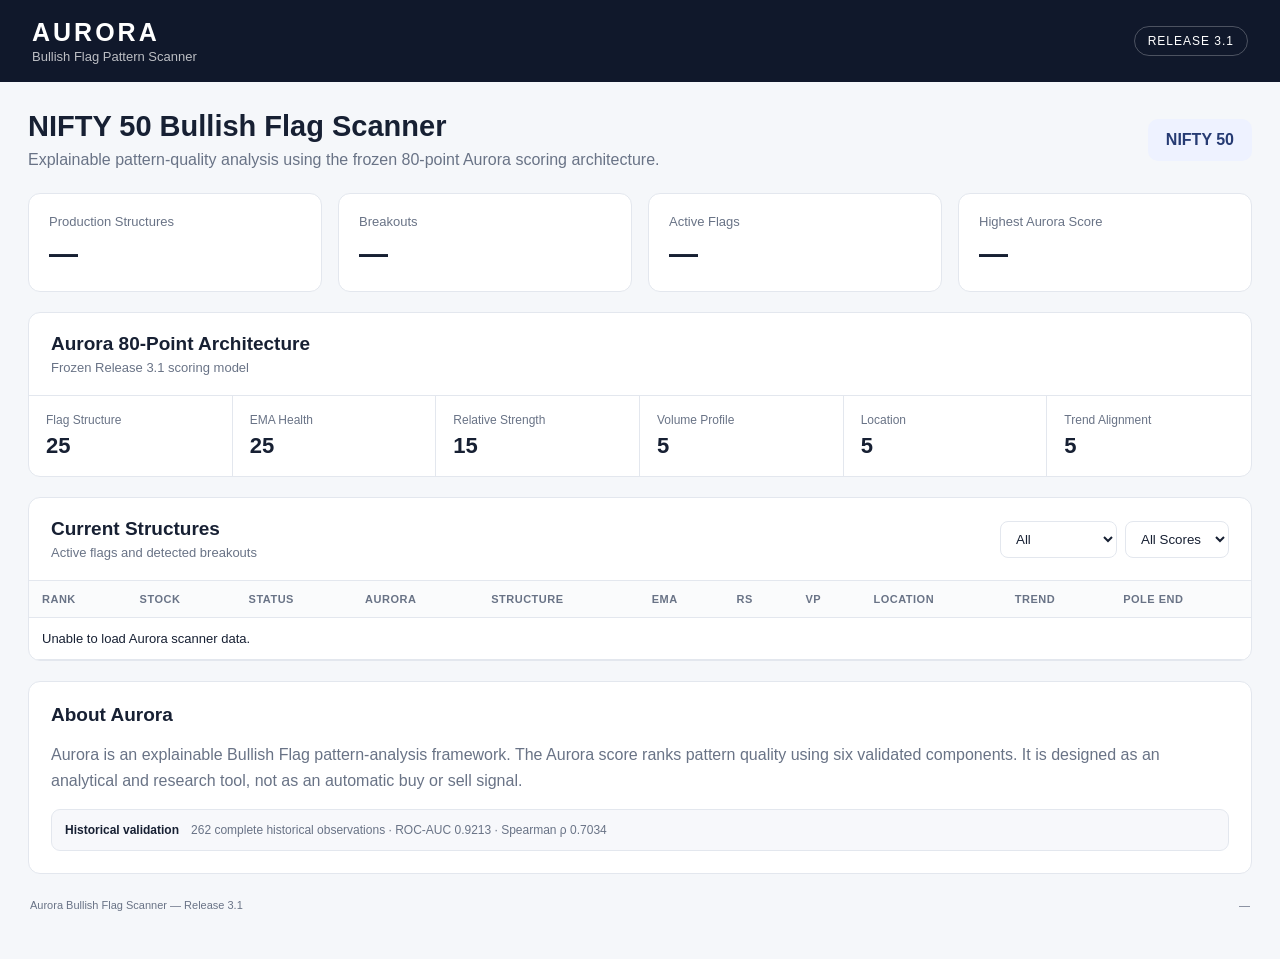
==== index.html @ 2843c0b0 "Add files via upload" ====
<!DOCTYPE html>
<html lang="en">
<head>
    <meta charset="UTF-8">
    <meta name="viewport" content="width=device-width, initial-scale=1.0">

    <title>Aurora Bullish Flag Scanner — Release 3.1</title>

    <link rel="stylesheet" href="style.css">
</head>

<body>

<header class="topbar">

    <div>
        <div class="brand">AURORA</div>
        <div class="subtitle">
            Bullish Flag Pattern Scanner
        </div>
    </div>

    <div class="release">
        RELEASE 3.1
    </div>

</header>


<main class="container">

    <section class="hero">

        <div>
            <h1>NIFTY 50 Bullish Flag Scanner</h1>

            <p>
                Explainable pattern-quality analysis using the
                frozen 80-point Aurora scoring architecture.
            </p>
        </div>

        <div class="universe-badge">
            NIFTY 50
        </div>

    </section>


    <!-- SUMMARY CARDS -->

    <section class="summary-grid">

        <div class="summary-card">
            <span class="label">Production Structures</span>
            <strong id="totalStructures">—</strong>
        </div>

        <div class="summary-card">
            <span class="label">Breakouts</span>
            <strong id="breakouts">—</strong>
        </div>

        <div class="summary-card">
            <span class="label">Active Flags</span>
            <strong id="activeFlags">—</strong>
        </div>

        <div class="summary-card">
            <span class="label">Highest Aurora Score</span>
            <strong id="highestScore">—</strong>
        </div>

    </section>


    <!-- SCORE ARCHITECTURE -->

    <section class="panel">

        <div class="panel-header">
            <div>
                <h2>Aurora 80-Point Architecture</h2>
                <p>Frozen Release 3.1 scoring model</p>
            </div>
        </div>

        <div class="score-grid">

            <div>
                <span>Flag Structure</span>
                <strong>25</strong>
            </div>

            <div>
                <span>EMA Health</span>
                <strong>25</strong>
            </div>

            <div>
                <span>Relative Strength</span>
                <strong>15</strong>
            </div>

            <div>
                <span>Volume Profile</span>
                <strong>5</strong>
            </div>

            <div>
                <span>Location</span>
                <strong>5</strong>
            </div>

            <div>
                <span>Trend Alignment</span>
                <strong>5</strong>
            </div>

        </div>

    </section>


    <!-- CURRENT STRUCTURES -->

    <section class="panel">

        <div class="panel-header">

            <div>
                <h2>Current Structures</h2>
                <p>
                    Active flags and detected breakouts
                </p>
            </div>

            <div class="controls">

                <select id="statusFilter">
                    <option value="ALL">All</option>
                    <option value="BREAKOUT">Breakouts</option>
                    <option value="ACTIVE FLAG">Active Flags</option>
                </select>

                <select id="scoreFilter">
                    <option value="0">All Scores</option>
                    <option value="60">60+ / 80</option>
                    <option value="45">45+ / 80</option>
                    <option value="30">30+ / 80</option>
                    <option value="15">15+ / 80</option>
                </select>

            </div>

        </div>


        <div class="table-wrapper">

            <table>

                <thead>

                    <tr>
                        <th>Rank</th>
                        <th>Stock</th>
                        <th>Status</th>
                        <th>Aurora</th>
                        <th>Structure</th>
                        <th>EMA</th>
                        <th>RS</th>
                        <th>VP</th>
                        <th>Location</th>
                        <th>Trend</th>
                        <th>Pole End</th>
                    </tr>

                </thead>

                <tbody id="resultsBody"></tbody>

            </table>

        </div>

        <div id="emptyState" class="empty-state">
            No structures match the selected filters.
        </div>

    </section>


    <!-- INFORMATION -->

    <section class="panel information">

        <h2>About Aurora</h2>

        <p>
            Aurora is an explainable Bullish Flag pattern-analysis
            framework. The Aurora score ranks pattern quality using
            six validated components. It is designed as an analytical
            and research tool, not as an automatic buy or sell signal.
        </p>

        <div class="validation-note">

            <strong>Historical validation</strong>

            <span>
                262 complete historical observations ·
                ROC-AUC 0.9213 ·
                Spearman ρ 0.7034
            </span>

        </div>

    </section>


    <footer>

        <span>
            Aurora Bullish Flag Scanner — Release 3.1
        </span>

        <span id="generatedAt">
            —
        </span>

    </footer>

</main>


<script src="app.js"></script>

</body>
</html>
---- style.css ----
* {
    box-sizing: border-box;
}

:root {
    --bg: #f5f7fa;
    --panel: #ffffff;
    --text: #172033;
    --muted: #697386;
    --border: #e3e7ee;
    --accent: #263b73;
    --accent-soft: #eef2ff;
    --success: #16794c;
    --success-soft: #e8f7ef;
    --warning: #9a6700;
    --warning-soft: #fff6db;
    --danger: #a33a3a;
    --danger-soft: #fdecec;
}

body {
    margin: 0;
    background: var(--bg);
    color: var(--text);
    font-family:
        Inter,
        -apple-system,
        BlinkMacSystemFont,
        "Segoe UI",
        Arial,
        sans-serif;
}

.topbar {
    background: #10182b;
    color: white;
    padding: 18px 32px;
    display: flex;
    justify-content: space-between;
    align-items: center;
}

.brand {
    font-size: 25px;
    font-weight: 800;
    letter-spacing: 3px;
}

.subtitle {
    font-size: 13px;
    opacity: 0.72;
    margin-top: 2px;
}

.release {
    border: 1px solid rgba(255,255,255,0.25);
    border-radius: 999px;
    padding: 7px 13px;
    font-size: 12px;
    letter-spacing: 1px;
}

.container {
    max-width: 1500px;
    margin: auto;
    padding: 28px;
}

.hero {
    display: flex;
    justify-content: space-between;
    align-items: center;
    margin-bottom: 24px;
}

.hero h1 {
    margin: 0 0 8px;
    font-size: 29px;
}

.hero p {
    margin: 0;
    color: var(--muted);
    max-width: 720px;
}

.universe-badge {
    background: var(--accent-soft);
    color: var(--accent);
    font-weight: 700;
    padding: 12px 18px;
    border-radius: 10px;
}

.summary-grid {
    display: grid;
    grid-template-columns:
        repeat(4, minmax(0, 1fr));
    gap: 16px;
    margin-bottom: 20px;
}

.summary-card,
.panel {
    background: var(--panel);
    border: 1px solid var(--border);
    border-radius: 12px;
}

.summary-card {
    padding: 20px;
}

.summary-card .label {
    display: block;
    color: var(--muted);
    font-size: 13px;
    margin-bottom: 9px;
}

.summary-card strong {
    font-size: 29px;
}

.panel {
    margin-bottom: 20px;
    overflow: hidden;
}

.panel-header {
    padding: 20px 22px;
    border-bottom: 1px solid var(--border);
    display: flex;
    justify-content: space-between;
    align-items: center;
    gap: 15px;
}

.panel-header h2,
.information h2 {
    margin: 0;
    font-size: 19px;
}

.panel-header p {
    margin: 5px 0 0;
    color: var(--muted);
    font-size: 13px;
}

.score-grid {
    display: grid;
    grid-template-columns:
        repeat(6, minmax(0, 1fr));
}

.score-grid div {
    padding: 17px;
    border-right: 1px solid var(--border);
}

.score-grid div:last-child {
    border-right: none;
}

.score-grid span {
    display: block;
    color: var(--muted);
    font-size: 12px;
    margin-bottom: 6px;
}

.score-grid strong {
    font-size: 22px;
}

.controls {
    display: flex;
    gap: 8px;
}

select {
    border: 1px solid var(--border);
    background: white;
    padding: 9px 11px;
    border-radius: 8px;
    color: var(--text);
}

.table-wrapper {
    overflow-x: auto;
}

table {
    width: 100%;
    border-collapse: collapse;
    min-width: 1050px;
}

th {
    background: #fafbfc;
    color: var(--muted);
    font-size: 11px;
    text-transform: uppercase;
    letter-spacing: 0.5px;
    padding: 12px 13px;
    text-align: left;
    border-bottom: 1px solid var(--border);
}

td {
    padding: 13px;
    border-bottom: 1px solid var(--border);
    font-size: 13px;
    white-space: nowrap;
}

tbody tr:hover {
    background: #fafcff;
}

.stock {
    font-weight: 750;
}

.score {
    font-weight: 800;
    font-size: 15px;
}

.score-high {
    color: var(--success);
}

.score-mid {
    color: var(--warning);
}

.score-low {
    color: var(--danger);
}

.status {
    display: inline-block;
    padding: 5px 8px;
    border-radius: 6px;
    font-size: 10px;
    font-weight: 750;
}

.status-breakout {
    background: var(--success-soft);
    color: var(--success);
}

.status-active {
    background: var(--accent-soft);
    color: var(--accent);
}

.empty-state {
    display: none;
    padding: 30px;
    text-align: center;
    color: var(--muted);
}

.information {
    padding: 22px;
}

.information p {
    color: var(--muted);
    line-height: 1.6;
}

.validation-note {
    display: flex;
    flex-wrap: wrap;
    gap: 12px;
    background: #f7f8fb;
    border: 1px solid var(--border);
    border-radius: 9px;
    padding: 13px;
    font-size: 12px;
}

.validation-note span {
    color: var(--muted);
}

footer {
    display: flex;
    justify-content: space-between;
    color: var(--muted);
    font-size: 11px;
    padding: 5px 2px 20px;
}

@media (max-width: 900px) {

    .summary-grid {
        grid-template-columns:
            repeat(2, minmax(0, 1fr));
    }

    .score-grid {
        grid-template-columns:
            repeat(3, minmax(0, 1fr));
    }

    .score-grid div:nth-child(3) {
        border-right: none;
    }

    .hero {
        align-items: flex-start;
        gap: 15px;
        flex-direction: column;
    }

    .panel-header {
        align-items: flex-start;
        flex-direction: column;
    }

    .controls {
        width: 100%;
    }

    select {
        flex: 1;
    }

    .topbar {
        padding: 16px 20px;
    }

    .container {
        padding: 20px;
    }
}

@media (max-width: 550px) {

    .summary-grid {
        grid-template-columns: 1fr;
    }

    .score-grid {
        grid-template-columns:
            repeat(2, minmax(0, 1fr));
    }

    .release {
        display: none;
    }
}
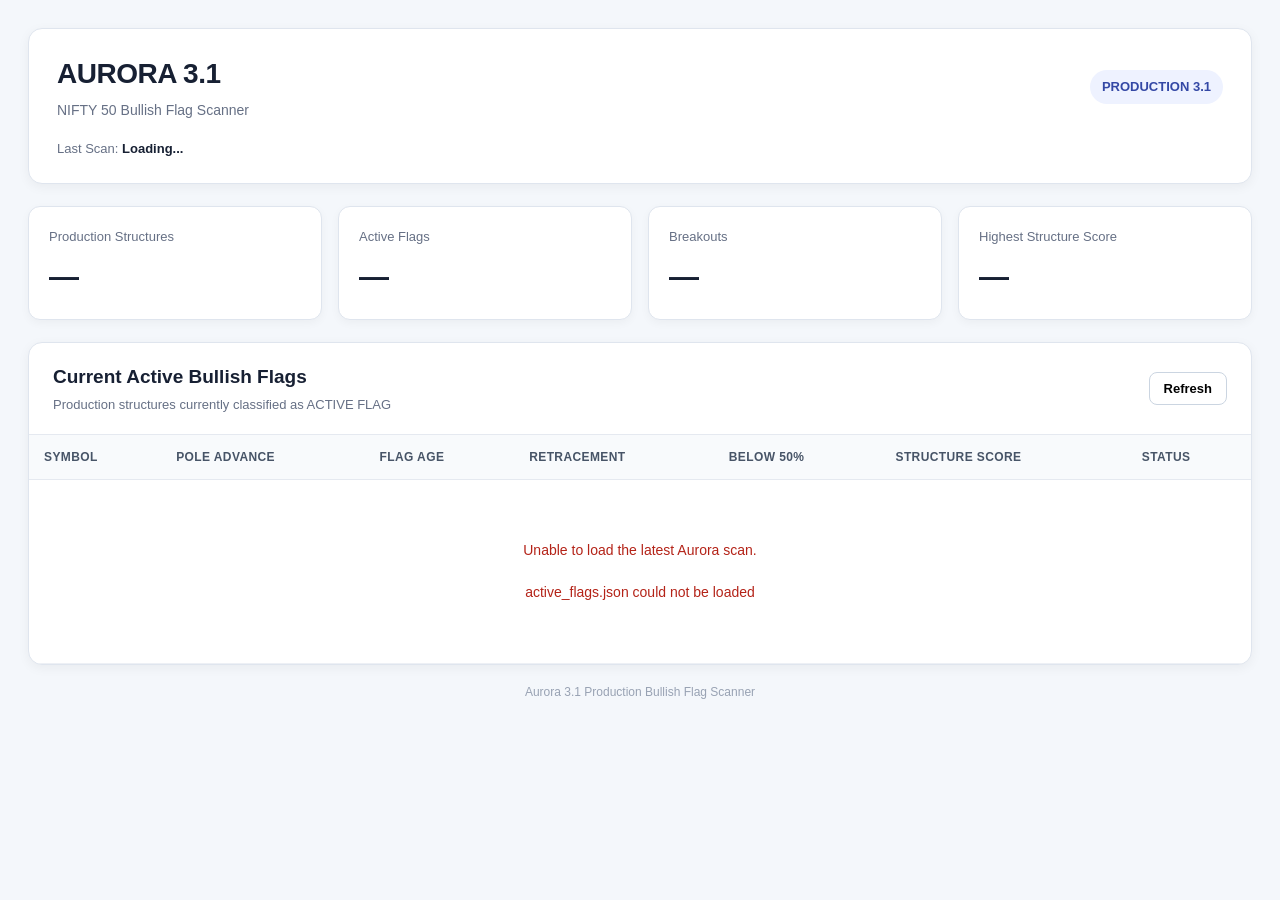
==== commit 013f9bf5: "Add initial HTML structure for Bullish Flag Scanner" ====
--- a/index.html
+++ b/index.html
@@ -1,240 +1,716 @@
 <!DOCTYPE html>
 <html lang="en">
 <head>
-    <meta charset="UTF-8">
-    <meta name="viewport" content="width=device-width, initial-scale=1.0">
-
-    <title>Aurora Bullish Flag Scanner — Release 3.1</title>
-
-    <link rel="stylesheet" href="style.css">
+  <meta charset="UTF-8">
+  <meta name="viewport" content="width=device-width, initial-scale=1.0">
+
+  <title>Aurora 3.1 | Bullish Flag Scanner</title>
+
+  <style>
+    * {
+      box-sizing: border-box;
+      margin: 0;
+      padding: 0;
+    }
+
+    body {
+      font-family: Arial, Helvetica, sans-serif;
+      background: #f4f7fb;
+      color: #172033;
+      line-height: 1.5;
+    }
+
+    .container {
+      max-width: 1400px;
+      margin: 0 auto;
+      padding: 28px;
+    }
+
+    /* HEADER */
+
+    .header {
+      background: #ffffff;
+      border: 1px solid #dfe5ee;
+      border-radius: 14px;
+      padding: 24px 28px;
+      margin-bottom: 22px;
+      box-shadow: 0 3px 12px rgba(0,0,0,0.05);
+    }
+
+    .header-top {
+      display: flex;
+      justify-content: space-between;
+      align-items: center;
+      gap: 20px;
+      flex-wrap: wrap;
+    }
+
+    .title {
+      font-size: 28px;
+      font-weight: 700;
+      letter-spacing: -0.5px;
+    }
+
+    .subtitle {
+      margin-top: 5px;
+      color: #667085;
+      font-size: 14px;
+    }
+
+    .release {
+      display: inline-block;
+      padding: 7px 12px;
+      border-radius: 20px;
+      background: #eef2ff;
+      color: #3448a5;
+      font-size: 13px;
+      font-weight: 700;
+    }
+
+    .scan-time {
+      margin-top: 18px;
+      font-size: 13px;
+      color: #667085;
+    }
+
+    .scan-time strong {
+      color: #172033;
+    }
+
+    /* CARDS */
+
+    .cards {
+      display: grid;
+      grid-template-columns: repeat(4, 1fr);
+      gap: 16px;
+      margin-bottom: 22px;
+    }
+
+    .card {
+      background: #ffffff;
+      border: 1px solid #dfe5ee;
+      border-radius: 12px;
+      padding: 20px;
+      box-shadow: 0 3px 10px rgba(0,0,0,0.04);
+    }
+
+    .card-label {
+      color: #667085;
+      font-size: 13px;
+      margin-bottom: 8px;
+    }
+
+    .card-value {
+      font-size: 30px;
+      font-weight: 700;
+    }
+
+    /* MAIN PANEL */
+
+    .panel {
+      background: #ffffff;
+      border: 1px solid #dfe5ee;
+      border-radius: 14px;
+      box-shadow: 0 3px 12px rgba(0,0,0,0.05);
+      overflow: hidden;
+    }
+
+    .panel-header {
+      padding: 20px 24px;
+      border-bottom: 1px solid #e5e9f0;
+      display: flex;
+      justify-content: space-between;
+      align-items: center;
+      gap: 15px;
+      flex-wrap: wrap;
+    }
+
+    .panel-title {
+      font-size: 19px;
+      font-weight: 700;
+    }
+
+    .panel-subtitle {
+      color: #667085;
+      font-size: 13px;
+      margin-top: 3px;
+    }
+
+    .refresh-btn {
+      border: 1px solid #cbd5e1;
+      background: #ffffff;
+      padding: 8px 14px;
+      border-radius: 8px;
+      cursor: pointer;
+      font-size: 13px;
+      font-weight: 600;
+    }
+
+    .refresh-btn:hover {
+      background: #f4f7fb;
+    }
+
+    /* TABLE */
+
+    .table-wrap {
+      width: 100%;
+      overflow-x: auto;
+    }
+
+    table {
+      width: 100%;
+      border-collapse: collapse;
+      min-width: 850px;
+    }
+
+    th {
+      background: #f8fafc;
+      color: #475467;
+      font-size: 12px;
+      text-transform: uppercase;
+      letter-spacing: 0.4px;
+      padding: 13px 15px;
+      text-align: left;
+      border-bottom: 1px solid #e5e9f0;
+      white-space: nowrap;
+    }
+
+    td {
+      padding: 15px;
+      border-bottom: 1px solid #edf0f5;
+      font-size: 14px;
+      white-space: nowrap;
+    }
+
+    tbody tr:hover {
+      background: #fafcff;
+    }
+
+    .symbol {
+      font-weight: 700;
+      font-size: 15px;
+    }
+
+    .score {
+      font-weight: 700;
+      font-size: 16px;
+    }
+
+    .status {
+      display: inline-block;
+      padding: 5px 10px;
+      border-radius: 15px;
+      font-size: 11px;
+      font-weight: 700;
+      letter-spacing: 0.3px;
+    }
+
+    .strong {
+      background: #e7f6ec;
+      color: #18733c;
+    }
+
+    .good {
+      background: #eef4ff;
+      color: #315bb5;
+    }
+
+    .watch {
+      background: #fff5df;
+      color: #9a6500;
+    }
+
+    /* EMPTY / ERROR */
+
+    .message {
+      padding: 45px 20px;
+      text-align: center;
+      color: #667085;
+    }
+
+    .error {
+      color: #b42318;
+    }
+
+    /* FOOTER */
+
+    .footer {
+      margin-top: 18px;
+      text-align: center;
+      color: #98a2b3;
+      font-size: 12px;
+    }
+
+    /* RESPONSIVE */
+
+    @media (max-width: 1000px) {
+      .cards {
+        grid-template-columns: repeat(2, 1fr);
+      }
+    }
+
+    @media (max-width: 600px) {
+      .container {
+        padding: 14px;
+      }
+
+      .cards {
+        grid-template-columns: 1fr;
+      }
+
+      .title {
+        font-size: 23px;
+      }
+    }
+  </style>
 </head>
 
 <body>
 
-<header class="topbar">
-
-    <div>
-        <div class="brand">AURORA</div>
+<div class="container">
+
+  <!-- HEADER -->
+
+  <div class="header">
+
+    <div class="header-top">
+
+      <div>
+        <div class="title">
+          AURORA 3.1
+        </div>
+
         <div class="subtitle">
-            Bullish Flag Pattern Scanner
+          NIFTY 50 Bullish Flag Scanner
         </div>
+      </div>
+
+      <div class="release">
+        PRODUCTION 3.1
+      </div>
+
     </div>
 
-    <div class="release">
-        RELEASE 3.1
+    <div class="scan-time">
+      Last Scan:
+      <strong id="lastScan">Loading...</strong>
     </div>
 
-</header>
-
-
-<main class="container">
-
-    <section class="hero">
-
-        <div>
-            <h1>NIFTY 50 Bullish Flag Scanner</h1>
-
-            <p>
-                Explainable pattern-quality analysis using the
-                frozen 80-point Aurora scoring architecture.
-            </p>
+  </div>
+
+
+  <!-- SUMMARY CARDS -->
+
+  <div class="cards">
+
+    <div class="card">
+      <div class="card-label">
+        Production Structures
+      </div>
+
+      <div class="card-value" id="structures">
+        —
+      </div>
+    </div>
+
+
+    <div class="card">
+      <div class="card-label">
+        Active Flags
+      </div>
+
+      <div class="card-value" id="activeFlags">
+        —
+      </div>
+    </div>
+
+
+    <div class="card">
+      <div class="card-label">
+        Breakouts
+      </div>
+
+      <div class="card-value" id="breakouts">
+        —
+      </div>
+    </div>
+
+
+    <div class="card">
+      <div class="card-label">
+        Highest Structure Score
+      </div>
+
+      <div class="card-value" id="highestScore">
+        —
+      </div>
+    </div>
+
+  </div>
+
+
+  <!-- ACTIVE FLAGS -->
+
+  <div class="panel">
+
+    <div class="panel-header">
+
+      <div>
+        <div class="panel-title">
+          Current Active Bullish Flags
         </div>
 
-        <div class="universe-badge">
-            NIFTY 50
+        <div class="panel-subtitle">
+          Production structures currently classified as ACTIVE FLAG
         </div>
-
-    </section>
-
-
-    <!-- SUMMARY CARDS -->
-
-    <section class="summary-grid">
-
-        <div class="summary-card">
-            <span class="label">Production Structures</span>
-            <strong id="totalStructures">—</strong>
+      </div>
+
+      <button
+        class="refresh-btn"
+        onclick="loadDashboard()">
+        Refresh
+      </button>
+
+    </div>
+
+
+    <div class="table-wrap">
+
+      <table>
+
+        <thead>
+
+          <tr>
+            <th>Symbol</th>
+            <th>Pole Advance</th>
+            <th>Flag Age</th>
+            <th>Retracement</th>
+            <th>Below 50%</th>
+            <th>Structure Score</th>
+            <th>Status</th>
+          </tr>
+
+        </thead>
+
+        <tbody id="flagTable">
+
+          <tr>
+            <td colspan="7">
+              <div class="message">
+                Loading Aurora scan...
+              </div>
+            </td>
+          </tr>
+
+        </tbody>
+
+      </table>
+
+    </div>
+
+  </div>
+
+
+  <div class="footer">
+    Aurora 3.1 Production Bullish Flag Scanner
+  </div>
+
+</div>
+
+
+<script>
+
+async function loadDashboard() {
+
+  const table = document.getElementById("flagTable");
+
+  table.innerHTML = `
+    <tr>
+      <td colspan="7">
+        <div class="message">
+          Loading latest scan...
         </div>
-
-        <div class="summary-card">
-            <span class="label">Breakouts</span>
-            <strong id="breakouts">—</strong>
-        </div>
-
-        <div class="summary-card">
-            <span class="label">Active Flags</span>
-            <strong id="activeFlags">—</strong>
-        </div>
-
-        <div class="summary-card">
-            <span class="label">Highest Aurora Score</span>
-            <strong id="highestScore">—</strong>
-        </div>
-
-    </section>
-
-
-    <!-- SCORE ARCHITECTURE -->
-
-    <section class="panel">
-
-        <div class="panel-header">
-            <div>
-                <h2>Aurora 80-Point Architecture</h2>
-                <p>Frozen Release 3.1 scoring model</p>
+      </td>
+    </tr>
+  `;
+
+  try {
+
+    /*
+     * Load the latest active flag data
+     */
+
+    const flagsResponse =
+      await fetch("data/active_flags.json?t=" + Date.now());
+
+    if (!flagsResponse.ok) {
+      throw new Error("active_flags.json could not be loaded");
+    }
+
+    const flagsData =
+      await flagsResponse.json();
+
+
+    /*
+     * Load the latest scan summary
+     */
+
+    const summaryResponse =
+      await fetch("data/scan_summary.json?t=" + Date.now());
+
+    if (!summaryResponse.ok) {
+      throw new Error("scan_summary.json could not be loaded");
+    }
+
+    const summary =
+      await summaryResponse.json();
+
+
+    /*
+     * Update summary cards
+     */
+
+    document.getElementById("structures").textContent =
+      summary.production_structures ??
+      summary.total_production_structures ??
+      summary.structures ??
+      "—";
+
+    document.getElementById("activeFlags").textContent =
+      summary.active_flags ??
+      flagsData.count ??
+      (flagsData.active_flags || []).length;
+
+    document.getElementById("breakouts").textContent =
+      summary.breakouts ??
+      summary.current_breakouts ??
+      "—";
+
+    document.getElementById("highestScore").textContent =
+      summary.highest_structure_score ??
+      "—";
+
+
+    /*
+     * Last scan time
+     */
+
+    if (flagsData.generated_at) {
+
+      const date =
+        new Date(flagsData.generated_at);
+
+      document.getElementById("lastScan").textContent =
+        date.toLocaleString("en-IN", {
+          day: "2-digit",
+          month: "short",
+          year: "numeric",
+          hour: "2-digit",
+          minute: "2-digit",
+          second: "2-digit",
+          hour12: false
+        });
+
+    } else {
+
+      document.getElementById("lastScan").textContent =
+        "Not available";
+
+    }
+
+
+    /*
+     * Get active flags
+     */
+
+    let flags =
+      flagsData.active_flags || [];
+
+
+    /*
+     * Sort by Structure Score — highest first
+     */
+
+    flags.sort(function(a, b) {
+
+      return (
+        Number(b.Flag_Structure_Score || 0) -
+        Number(a.Flag_Structure_Score || 0)
+      );
+
+    });
+
+
+    /*
+     * Build table
+     */
+
+    if (flags.length === 0) {
+
+      table.innerHTML = `
+        <tr>
+          <td colspan="7">
+            <div class="message">
+              No active bullish flags detected.
             </div>
-        </div>
-
-        <div class="score-grid">
-
-            <div>
-                <span>Flag Structure</span>
-                <strong>25</strong>
-            </div>
-
-            <div>
-                <span>EMA Health</span>
-                <strong>25</strong>
-            </div>
-
-            <div>
-                <span>Relative Strength</span>
-                <strong>15</strong>
-            </div>
-
-            <div>
-                <span>Volume Profile</span>
-                <strong>5</strong>
-            </div>
-
-            <div>
-                <span>Location</span>
-                <strong>5</strong>
-            </div>
-
-            <div>
-                <span>Trend Alignment</span>
-                <strong>5</strong>
-            </div>
-
-        </div>
-
-    </section>
-
-
-    <!-- CURRENT STRUCTURES -->
-
-    <section class="panel">
-
-        <div class="panel-header">
-
-            <div>
-                <h2>Current Structures</h2>
-                <p>
-                    Active flags and detected breakouts
-                </p>
-            </div>
-
-            <div class="controls">
-
-                <select id="statusFilter">
-                    <option value="ALL">All</option>
-                    <option value="BREAKOUT">Breakouts</option>
-                    <option value="ACTIVE FLAG">Active Flags</option>
-                </select>
-
-                <select id="scoreFilter">
-                    <option value="0">All Scores</option>
-                    <option value="60">60+ / 80</option>
-                    <option value="45">45+ / 80</option>
-                    <option value="30">30+ / 80</option>
-                    <option value="15">15+ / 80</option>
-                </select>
-
-            </div>
-
-        </div>
-
-
-        <div class="table-wrapper">
-
-            <table>
-
-                <thead>
-
-                    <tr>
-                        <th>Rank</th>
-                        <th>Stock</th>
-                        <th>Status</th>
-                        <th>Aurora</th>
-                        <th>Structure</th>
-                        <th>EMA</th>
-                        <th>RS</th>
-                        <th>VP</th>
-                        <th>Location</th>
-                        <th>Trend</th>
-                        <th>Pole End</th>
-                    </tr>
-
-                </thead>
-
-                <tbody id="resultsBody"></tbody>
-
-            </table>
-
-        </div>
-
-        <div id="emptyState" class="empty-state">
-            No structures match the selected filters.
-        </div>
-
-    </section>
-
-
-    <!-- INFORMATION -->
-
-    <section class="panel information">
-
-        <h2>About Aurora</h2>
-
-        <p>
-            Aurora is an explainable Bullish Flag pattern-analysis
-            framework. The Aurora score ranks pattern quality using
-            six validated components. It is designed as an analytical
-            and research tool, not as an automatic buy or sell signal.
-        </p>
-
-        <div class="validation-note">
-
-            <strong>Historical validation</strong>
-
-            <span>
-                262 complete historical observations ·
-                ROC-AUC 0.9213 ·
-                Spearman ρ 0.7034
+          </td>
+        </tr>
+      `;
+
+      return;
+    }
+
+
+    table.innerHTML = flags.map(function(flag) {
+
+      const statusText =
+        flag.Flag_Structure_Interpretation ||
+        flag.status ||
+        "—";
+
+
+      let statusClass = "watch";
+
+      if (
+        statusText.toUpperCase().includes("STRONG")
+      ) {
+        statusClass = "strong";
+      }
+      else if (
+        statusText.toUpperCase().includes("GOOD")
+      ) {
+        statusClass = "good";
+      }
+
+
+      return `
+
+        <tr>
+
+          <td>
+            <span class="symbol">
+              ${flag.Symbol || "—"}
             </span>
-
-        </div>
-
-    </section>
-
-
-    <footer>
-
-        <span>
-            Aurora Bullish Flag Scanner — Release 3.1
-        </span>
-
-        <span id="generatedAt">
-            —
-        </span>
-
-    </footer>
-
-</main>
-
-
-<script src="app.js"></script>
+          </td>
+
+          <td>
+            ${formatNumber(flag.pole_advance_pct)}%
+          </td>
+
+          <td>
+            ${flag.flag_duration_sessions ?? "—"}
+          </td>
+
+          <td>
+            ${formatNumber(flag.close_retracement_pct)}%
+          </td>
+
+          <td>
+            ${flag.closes_below_50 ?? "—"}
+          </td>
+
+          <td>
+            <span class="score">
+              ${flag.Flag_Structure_Score ?? "—"}
+            </span>
+          </td>
+
+          <td>
+            <span class="status ${statusClass}">
+              ${cleanStatus(statusText)}
+            </span>
+          </td>
+
+        </tr>
+
+      `;
+
+    }).join("");
+
+
+  }
+
+  catch (error) {
+
+    console.error(error);
+
+    table.innerHTML = `
+      <tr>
+        <td colspan="7">
+          <div class="message error">
+            Unable to load the latest Aurora scan.
+            <br><br>
+            ${error.message}
+          </div>
+        </td>
+      </tr>
+    `;
+
+  }
+
+}
+
+
+/*
+ * Number formatting
+ */
+
+function formatNumber(value) {
+
+  if (
+    value === null ||
+    value === undefined ||
+    value === ""
+  ) {
+    return "—";
+  }
+
+  const number =
+    Number(value);
+
+  if (Number.isNaN(number)) {
+    return "—";
+  }
+
+  return number.toFixed(2);
+
+}
+
+
+/*
+ * Make status display concise
+ */
+
+function cleanStatus(status) {
+
+  return status
+    .replace(" FLAG STRUCTURE", "")
+    .replace(" FLAG", "");
+
+}
+
+
+/*
+ * Initial dashboard load
+ */
+
+loadDashboard();
+
+
+/*
+ * Automatic browser refresh every 5 minutes.
+ *
+ * This only refreshes the webpage.
+ * The actual Aurora scan will be controlled
+ * separately by GitHub Actions.
+ */
+
+setInterval(
+  loadDashboard,
+  5 * 60 * 1000
+);
+
+</script>
 
 </body>
 </html>
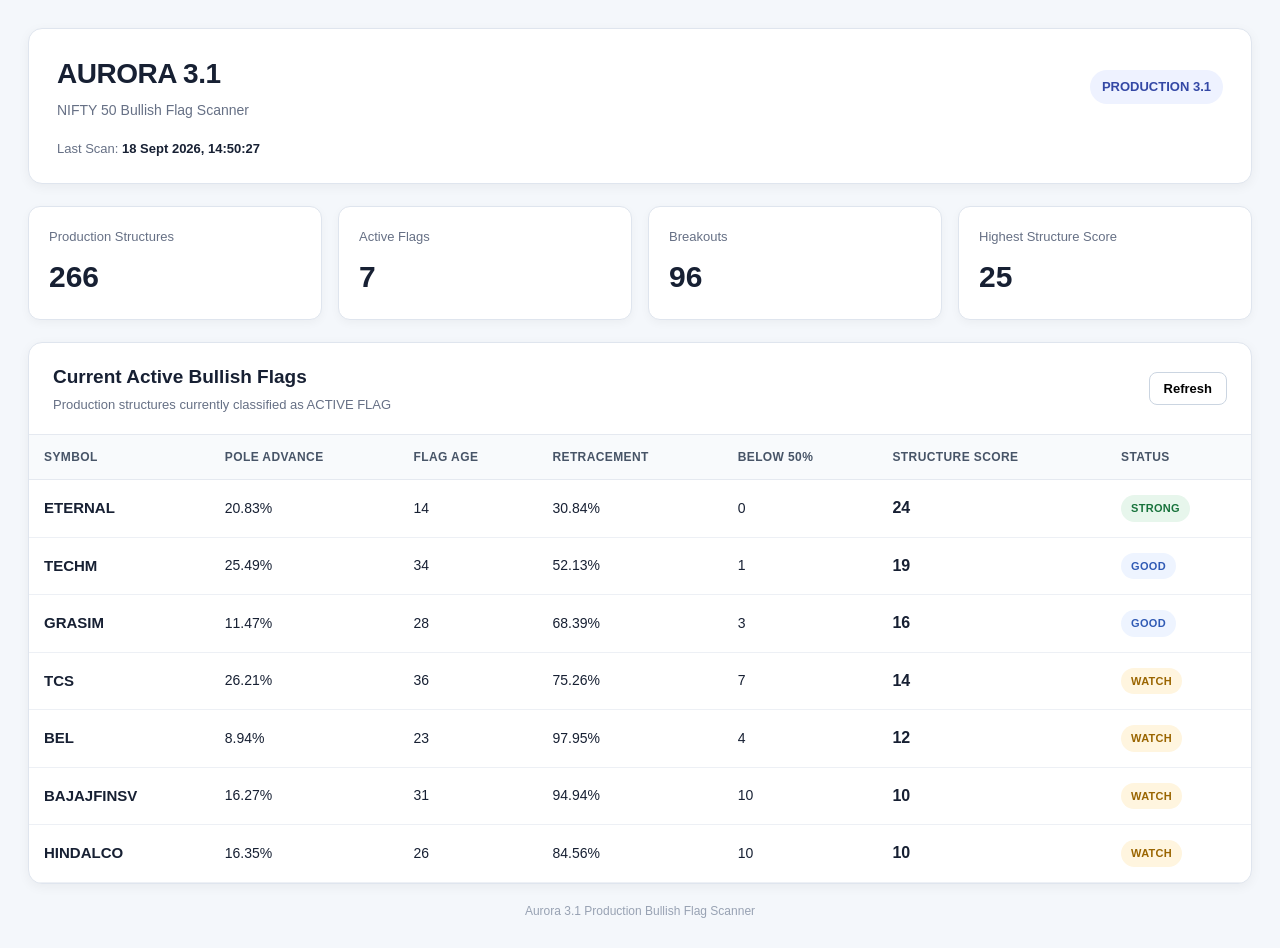
==== commit 63124285: "Refactor summary card updates to use scanSummary" ====
--- a/index.html
+++ b/index.html
@@ -470,25 +470,21 @@
      * Update summary cards
      */
 
-    document.getElementById("structures").textContent =
-      summary.production_structures ??
-      summary.total_production_structures ??
-      summary.structures ??
-      "—";
-
-    document.getElementById("activeFlags").textContent =
-      summary.active_flags ??
-      flagsData.count ??
-      (flagsData.active_flags || []).length;
-
-    document.getElementById("breakouts").textContent =
-      summary.breakouts ??
-      summary.current_breakouts ??
-      "—";
-
-    document.getElementById("highestScore").textContent =
-      summary.highest_structure_score ??
-      "—";
+   const scanSummary = summary.summary || {};
+
+document.getElementById("structures").textContent =
+  scanSummary.total_production_structures ?? "—";
+
+document.getElementById("activeFlags").textContent =
+  scanSummary.active_flags ??
+  flagsData.count ??
+  (flagsData.active_flags || []).length;
+
+document.getElementById("breakouts").textContent =
+  scanSummary.breakouts ?? "—";
+
+document.getElementById("highestScore").textContent =
+  scanSummary.highest_structure_score ?? "—";
 
 
     /*
